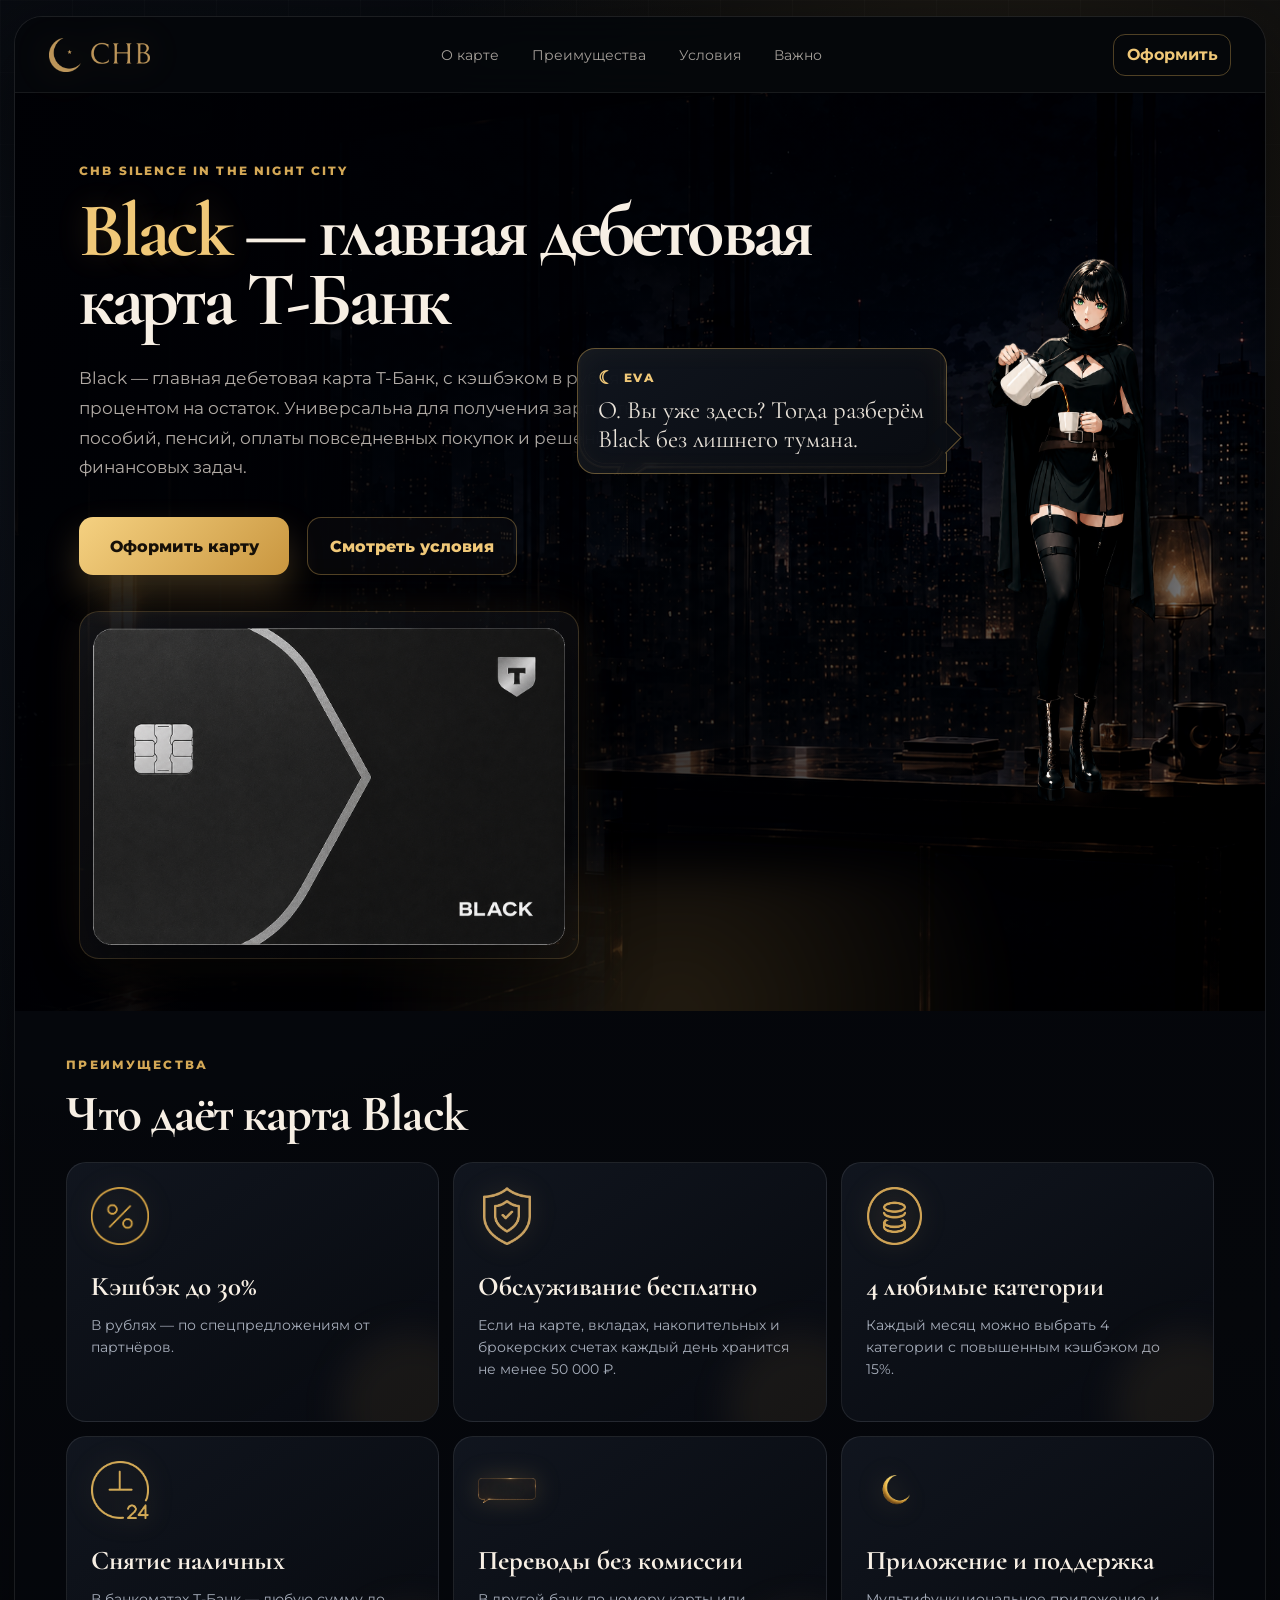
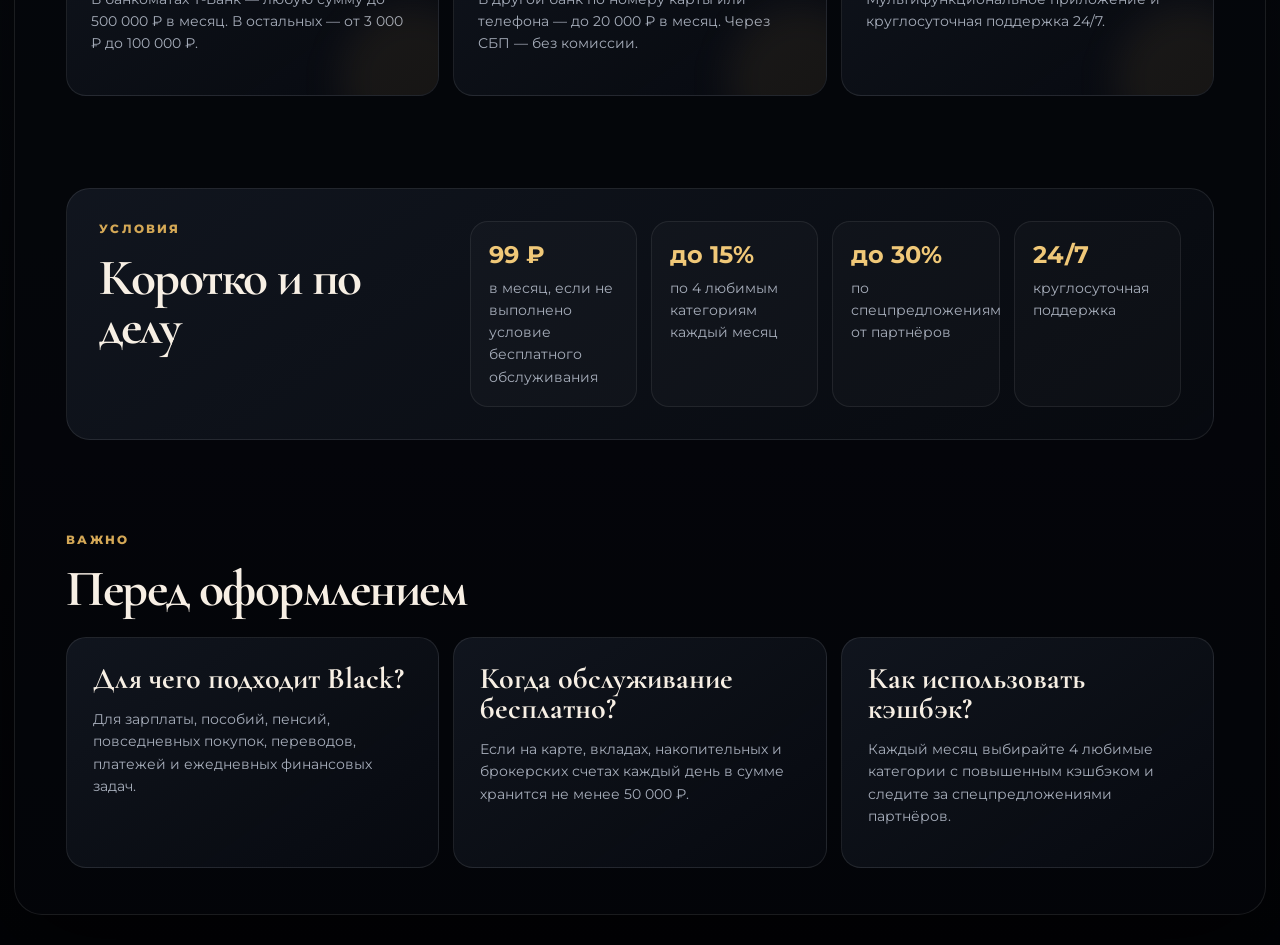
==== black/index.html @ 16c82c10 "page black card" ====
<!DOCTYPE html>
<html lang="ru">
<head>
  <meta charset="UTF-8" />
  <meta name="viewport" content="width=device-width, initial-scale=1.0" />
  <title>Black — главная дебетовая карта Т-Банк</title>
  <meta name="description" content="Black — главная дебетовая карта Т-Банк с кэшбэком в рублях, процентом на остаток, переводами без комиссии и поддержкой 24/7." />
  <meta name="robots" content="index, follow" />
  <link rel="icon" type="image/png" href="../favicon.png" />
  <link rel="stylesheet" href="styles.css" />
  <link rel="preconnect" href="https://fonts.googleapis.com">
  <link rel="preconnect" href="https://fonts.gstatic.com" crossorigin>
  <link href="https://fonts.googleapis.com/css2?family=Cormorant+Garamond:wght@500;600;700&family=Montserrat:wght@400;500;600;700;800&display=swap" rel="stylesheet">
</head>
<body>
  <main class="black-page">
    <header class="topbar">
      <a class="brand" href="../index.html" aria-label="CHB"><img src="../loogo.png" alt="CHB" /></a>
      <nav class="nav" aria-label="Навигация">
        <a href="#about">О карте</a><a href="#benefits">Преимущества</a><a href="#conditions">Условия</a><a href="#faq">Важно</a>
      </nav>
      <a class="top-action" href="#apply">Оформить</a>
    </header>

    <section class="hero" id="about">
      <div class="hero-bg"></div>
      <div class="hero-content">
        <p class="eyebrow">CHB silence in the night city</p>
        <h1><span>Black</span> — главная дебетовая карта Т-Банк</h1>
        <p class="lead">Black — главная дебетовая карта Т-Банк, с кэшбэком в рублях и процентом на остаток. Универсальна для получения зарплаты, пособий, пенсий, оплаты повседневных покупок и решения финансовых задач.</p>
        <div class="hero-actions" id="apply">
          <a class="btn btn-primary eva-react" href="https://www.tbank.ru/cards/debit-cards/tinkoff-black/" target="_blank" rel="noopener" data-dialogue="Оформление лучше начинать после условий. Деньги любят тишину и внимательность." data-speaker="Eva о заявке">Оформить карту</a>
          <a class="btn btn-secondary eva-react" href="#conditions" data-dialogue="Подробности — хорошая привычка. Особенно когда речь идёт о деньгах." data-speaker="Eva">Смотреть условия</a>
        </div>
        <div class="card-showcase eva-react" data-dialogue="Black — универсальная карта: повседневные траты, зарплата, пособия, пенсия и кэшбэк в рублях." data-speaker="Eva о Black"><img src="../index/black.png" alt="Дебетовая карта Black" /></div>
      </div>
      <aside class="eva-zone" aria-label="Ева — помощник страницы">
        <div class="bubble" id="bubble" aria-live="polite"><div class="bubble-speaker" id="bubbleSpeaker">Eva</div><p id="bubbleText">Я рядом. Посмотрим условия без тумана.</p></div>
        <img class="eva-sprite is-active" id="evaSprite" src="../sp/eva_standing_cup.png" alt="Ева — фирменный маскот CHB" />
      </aside>
    </section>

    <section class="benefits" id="benefits">
      <div class="section-head"><p class="eyebrow">Преимущества</p><h2>Что даёт карта Black</h2></div>
      <div class="benefit-grid">
        <article class="benefit-card eva-react" data-dialogue="Кэшбэк в рублях удобен тем, что это не баллы с загадочной судьбой." data-speaker="Eva о кэшбэке"><img src="../procent.png" alt="" /><h3>Кэшбэк до 30%</h3><p>В рублях — по спецпредложениям от партнёров.</p></article>
        <article class="benefit-card eva-react" data-dialogue="Бесплатное обслуживание есть, но не магическое. У него есть понятное условие." data-speaker="Eva об обслуживании"><img src="../guardian.png" alt="" /><h3>Обслуживание бесплатно</h3><p>Если на карте, вкладах, накопительных и брокерских счетах каждый день хранится не менее 50 000 ₽.</p></article>
        <article class="benefit-card eva-react" data-dialogue="Любимые категории стоит выбирать под реальные траты, а не под красивое название." data-speaker="Eva о категориях"><img src="../coins.png" alt="" /><h3>4 любимые категории</h3><p>Каждый месяц можно выбрать 4 категории с повышенным кэшбэком до 15%.</p></article>
        <article class="benefit-card eva-react" data-dialogue="Наличные иногда нужны. Важно заранее знать лимиты, чтобы не ловить комиссию." data-speaker="Eva о наличных"><img src="../watch.png" alt="" /><h3>Снятие наличных</h3><p>В банкоматах Т-Банк — любую сумму до 500 000 ₽ в месяц. В остальных — от 3 000 ₽ до 100 000 ₽.</p></article>
        <article class="benefit-card eva-react" data-dialogue="Переводы без комиссии — хорошо. Но лимиты всё равно стоит держать в голове." data-speaker="Eva о переводах"><img src="../dialogue.png" alt="" /><h3>Переводы без комиссии</h3><p>В другой банк по номеру карты или телефона — до 20 000 ₽ в месяц. Через СБП — без комиссии.</p></article>
        <article class="benefit-card eva-react" data-dialogue="Приложение — это центр управления картой: расходы, платежи, накопления и поддержка." data-speaker="Eva о приложении"><img src="../favicon.png" alt="" /><h3>Приложение и поддержка</h3><p>Мультифункциональное приложение и круглосуточная поддержка 24/7.</p></article>
      </div>
    </section>

    <section class="conditions" id="conditions">
      <div class="conditions-card eva-react" data-dialogue="Вот здесь главное: не только красивые плюсы, но и конкретные условия." data-speaker="Eva об условиях">
        <div><p class="eyebrow">Условия</p><h2>Коротко и по делу</h2></div>
        <div class="condition-list">
          <div><strong>99 ₽</strong><span>в месяц, если не выполнено условие бесплатного обслуживания</span></div>
          <div><strong>до 15%</strong><span>по 4 любимым категориям каждый месяц</span></div>
          <div><strong>до 30%</strong><span>по спецпредложениям от партнёров</span></div>
          <div><strong>24/7</strong><span>круглосуточная поддержка</span></div>
        </div>
      </div>
    </section>

    <section class="faq" id="faq">
      <div class="section-head"><p class="eyebrow">Важно</p><h2>Перед оформлением</h2></div>
      <div class="faq-grid">
        <article class="faq-item eva-react" data-dialogue="Если карта нужна под зарплату или пособия — Black подходит как базовый универсальный вариант." data-speaker="Eva"><h3>Для чего подходит Black?</h3><p>Для зарплаты, пособий, пенсий, повседневных покупок, переводов, платежей и ежедневных финансовых задач.</p></article>
        <article class="faq-item eva-react" data-dialogue="Главное — не забыть, что бесплатность зависит от условий. Это нормально, но это надо помнить." data-speaker="Eva"><h3>Когда обслуживание бесплатно?</h3><p>Если на карте, вкладах, накопительных и брокерских счетах каждый день в сумме хранится не менее 50 000 ₽.</p></article>
        <article class="faq-item eva-react" data-dialogue="Кэшбэк хорош тогда, когда совпадает с твоими реальными тратами." data-speaker="Eva"><h3>Как использовать кэшбэк?</h3><p>Каждый месяц выбирайте 4 любимые категории с повышенным кэшбэком и следите за спецпредложениями партнёров.</p></article>
      </div>
    </section>
  </main>
  <script src="script.js" defer></script>
</body>
</html>
---- black/styles.css ----
:root{--bg:#05070b;--panel:rgba(10,14,22,.82);--border:rgba(255,255,255,.09);--border-gold:rgba(212,168,86,.36);--gold:#d4a856;--gold-soft:#f0c878;--text:#f7efe4;--muted:#a6adba}*{box-sizing:border-box}html{scroll-behavior:smooth;overflow-x:hidden}body{margin:0;min-height:100vh;font-family:Montserrat,sans-serif;color:var(--text);background:radial-gradient(circle at 78% 10%,rgba(212,168,86,.16),transparent 25%),radial-gradient(circle at 12% 18%,rgba(64,84,118,.17),transparent 30%),linear-gradient(180deg,#05070b 0%,#070a10 52%,#020306 100%);overflow-x:hidden}body:before{content:"";position:fixed;inset:0;pointer-events:none;background:linear-gradient(90deg,rgba(255,255,255,.018) 1px,transparent 1px),linear-gradient(rgba(255,255,255,.014) 1px,transparent 1px);background-size:72px 72px;mask-image:linear-gradient(to bottom,black,transparent 84%)}img{max-width:100%;height:auto}a{color:inherit;text-decoration:none}.black-page{width:min(1540px,calc(100vw - 28px));margin:16px auto 30px;border:1px solid var(--border);border-radius:28px;background:rgba(5,7,11,.7);box-shadow:0 28px 90px rgba(0,0,0,.64);overflow:hidden;position:relative}.topbar{position:sticky;top:0;z-index:50;height:76px;display:grid;grid-template-columns:auto minmax(0,1fr) auto;align-items:center;gap:24px;padding:0 34px;background:rgba(5,7,11,.88);border-bottom:1px solid rgba(255,255,255,.075);backdrop-filter:blur(16px)}.brand img{display:block;height:34px;width:auto;filter:drop-shadow(0 0 18px rgba(212,168,86,.22))}.nav{display:flex;justify-content:center;gap:clamp(18px,2.6vw,48px);color:rgba(247,239,228,.66);font-size:14px}.nav a{transition:color .22s ease,text-shadow .22s ease}.nav a:hover{color:var(--gold-soft);text-shadow:0 0 18px rgba(212,168,86,.22)}.top-action{min-width:118px;height:42px;display:inline-flex;align-items:center;justify-content:center;border:1px solid var(--border-gold);border-radius:12px;color:var(--gold-soft);font-weight:700;transition:background .22s ease,transform .22s ease}.top-action:hover{background:rgba(212,168,86,.14);transform:translateY(-1px)}.hero{position:relative;min-height:720px;display:grid;grid-template-columns:minmax(0,.95fr) minmax(340px,.9fr);gap:clamp(24px,4vw,70px);padding:70px clamp(28px,5vw,70px) 52px;overflow:hidden}.hero-bg{position:absolute;inset:0;z-index:0;background:linear-gradient(90deg,rgba(5,7,11,.96) 0%,rgba(5,7,11,.84) 42%,rgba(5,7,11,.46) 100%),url("../bg.png") right center/cover no-repeat;filter:saturate(.92) contrast(1.05)}.hero:after{content:"";position:absolute;inset:auto 10% -140px 16%;height:280px;background:radial-gradient(circle,rgba(212,168,86,.16),transparent 68%);filter:blur(20px);pointer-events:none}.hero-content,.eva-zone{position:relative;z-index:2}.eyebrow{margin:0 0 18px;color:var(--gold);letter-spacing:.18em;text-transform:uppercase;font-size:12px;font-weight:800}h1,h2,h3{margin:0}h1{max-width:740px;font-family:"Cormorant Garamond",serif;font-size:clamp(58px,6vw,98px);font-weight:700;line-height:.9;letter-spacing:-.05em}h1 span{color:var(--gold-soft);text-shadow:0 0 30px rgba(212,168,86,.18)}.lead{max-width:610px;margin:30px 0 34px;color:rgba(247,239,228,.72);font-size:17px;line-height:1.75}.hero-actions{display:flex;flex-wrap:wrap;gap:18px;margin-bottom:36px}.btn{min-width:210px;height:58px;border-radius:14px;display:inline-flex;align-items:center;justify-content:center;font-weight:800;transition:transform .28s cubic-bezier(.2,.8,.2,1),box-shadow .28s ease,background .28s ease}.btn-primary{color:#161008;background:linear-gradient(135deg,#f5d181 0%,#c9963f 100%);box-shadow:0 18px 34px rgba(212,168,86,.25)}.btn-secondary{color:var(--gold-soft);border:1px solid var(--border-gold);background:rgba(255,255,255,.025)}.btn:hover{transform:translateY(-3px)}.btn-primary:hover{box-shadow:0 24px 46px rgba(212,168,86,.34)}.btn-secondary:hover{background:rgba(212,168,86,.11)}.card-showcase{width:min(500px,100%);padding:13px;border:1px solid rgba(212,168,86,.22);border-radius:20px;background:linear-gradient(145deg,rgba(255,255,255,.075),rgba(255,255,255,.016));box-shadow:0 26px 70px rgba(0,0,0,.48),0 0 50px rgba(212,168,86,.1);cursor:pointer}.card-showcase img{display:block;width:100%;border-radius:15px;filter:drop-shadow(0 22px 30px rgba(0,0,0,.46))}.eva-zone{align-self:stretch;min-height:620px}.eva-sprite{position:absolute;right:8%;bottom:-60px;z-index:3;width:min(470px,38vw);max-height:760px;object-fit:contain;object-position:bottom center;filter:drop-shadow(0 30px 32px rgba(0,0,0,.75));opacity:0;transform:translateY(12px) scale(.985);transition:opacity .5s ease,transform .5s cubic-bezier(.2,.8,.2,1)}.eva-sprite.is-active{opacity:1;transform:translateY(0) scale(1)}.bubble{position:absolute;top:68px;right:42%;z-index:8;width:min(390px,36vw);padding:18px 20px 19px;border:1px solid rgba(212,168,86,.44);border-radius:18px 18px 4px 18px;background:linear-gradient(145deg,rgba(16,21,30,.96),rgba(8,11,17,.92)),url("../dialogue.png") center/cover no-repeat;box-shadow:0 18px 46px rgba(0,0,0,.52),inset 0 0 28px rgba(212,168,86,.05);opacity:0;visibility:hidden;transform:translateY(12px) scale(.98);transition:opacity .28s ease,transform .28s ease,visibility .28s ease}.bubble.is-visible{opacity:1;visibility:visible;transform:translateY(0) scale(1)}.bubble:after{content:"";position:absolute;right:-11px;bottom:24px;width:22px;height:22px;transform:rotate(-45deg);background:rgba(10,13,19,.96);border-right:1px solid rgba(212,168,86,.44);border-bottom:1px solid rgba(212,168,86,.44)}.bubble-speaker{display:flex;align-items:center;gap:8px;margin-bottom:7px;color:var(--gold-soft);font-size:12px;font-weight:800;letter-spacing:.13em;text-transform:uppercase}.bubble-speaker:before{content:"☾";font-size:18px}.bubble p{margin:0;font-family:"Cormorant Garamond",serif;font-size:25px;line-height:1.17;color:rgba(247,239,228,.94)}.benefits,.conditions,.faq{position:relative;z-index:3;padding:46px clamp(20px,4vw,58px)}.section-head{margin-bottom:24px}.section-head h2,.conditions-card h2{font-family:"Cormorant Garamond",serif;font-size:clamp(38px,4vw,58px);line-height:.95;letter-spacing:-.03em}.benefit-grid{display:grid;grid-template-columns:repeat(6,minmax(0,1fr));gap:14px}.benefit-card{min-height:260px;padding:24px;border:1px solid var(--border);border-radius:20px;background:linear-gradient(145deg,rgba(18,23,33,.92),rgba(8,11,17,.84));cursor:pointer;overflow:hidden;position:relative;transition:transform .32s cubic-bezier(.2,.8,.2,1),border-color .32s ease,background .32s ease}.benefit-card:hover,.faq-item:hover,.conditions-card:hover{transform:translateY(-4px);border-color:rgba(212,168,86,.4);background:linear-gradient(145deg,rgba(22,28,39,.96),rgba(8,11,17,.9))}.benefit-card:after{content:"";position:absolute;right:-50px;bottom:-60px;width:150px;height:150px;border-radius:50%;background:rgba(212,168,86,.08);filter:blur(18px)}.benefit-card img{width:58px;height:58px;object-fit:contain;margin-bottom:24px;filter:drop-shadow(0 0 12px rgba(212,168,86,.28))}.benefit-card h3{font-family:"Cormorant Garamond",serif;font-size:27px;line-height:1;margin-bottom:12px}.benefit-card p,.faq-item p,.condition-list span{color:var(--muted);font-size:14px;line-height:1.58}.conditions-card{display:grid;grid-template-columns:minmax(240px,.65fr) minmax(0,1.35fr);gap:28px;align-items:start;padding:32px;border:1px solid var(--border);border-radius:24px;background:linear-gradient(145deg,rgba(18,23,33,.92),rgba(8,11,17,.86));transition:transform .32s cubic-bezier(.2,.8,.2,1),border-color .32s ease,background .32s ease;cursor:pointer}.condition-list{display:grid;grid-template-columns:repeat(4,minmax(0,1fr));gap:14px}.condition-list div{padding:18px;border:1px solid rgba(255,255,255,.075);border-radius:18px;background:rgba(255,255,255,.025)}.condition-list strong{display:block;margin-bottom:8px;color:var(--gold-soft);font-size:24px}.faq-grid{display:grid;grid-template-columns:repeat(3,minmax(0,1fr));gap:14px}.faq-item{padding:26px;border:1px solid var(--border);border-radius:20px;background:linear-gradient(145deg,rgba(18,23,33,.9),rgba(8,11,17,.84));transition:transform .32s cubic-bezier(.2,.8,.2,1),border-color .32s ease,background .32s ease;cursor:pointer}.faq-item h3{font-family:"Cormorant Garamond",serif;font-size:30px;line-height:1;margin-bottom:12px}@media(max-width:1320px){.benefit-grid{grid-template-columns:repeat(3,minmax(0,1fr))}.hero{grid-template-columns:minmax(0,1fr) minmax(310px,.8fr)}.eva-sprite{width:min(410px,36vw)}}@media(max-width:980px){.black-page{width:100%;margin:0;border-radius:0;border-left:0;border-right:0}.topbar{grid-template-columns:auto minmax(0,1fr);padding:16px 20px;height:auto}.nav{display:none}.top-action{justify-self:end}.hero{grid-template-columns:1fr;padding:46px 22px 38px}.hero-bg{background:linear-gradient(180deg,rgba(5,7,11,.94) 0%,rgba(5,7,11,.84) 52%,rgba(5,7,11,.62) 100%),url("../bg.png") center/cover no-repeat}.eva-zone{min-height:560px}.eva-sprite{left:50%;right:auto;bottom:-40px;width:min(390px,80vw);transform:translateX(-50%) translateY(12px) scale(.985)}.eva-sprite.is-active{transform:translateX(-50%) translateY(0) scale(1)}.bubble{top:0;left:50%;right:auto;width:min(370px,calc(100vw - 52px));transform:translateX(-50%) translateY(12px) scale(.98)}.bubble.is-visible{transform:translateX(-50%) translateY(0) scale(1)}.bubble:after{right:50%;bottom:-12px;transform:translateX(50%) rotate(45deg)}.benefit-grid,.faq-grid,.condition-list{grid-template-columns:1fr}.conditions-card{grid-template-columns:1fr}}@media(max-width:560px){body{padding-bottom:120px}h1{font-size:clamp(44px,14vw,58px)}.lead{font-size:15px}.hero-actions{flex-direction:column}.btn{width:100%}.benefits,.conditions,.faq{padding:34px 16px}.benefit-card{min-height:auto}.eva-zone{position:fixed;right:10px;bottom:10px;z-index:999;width:150px;height:270px;min-height:0;pointer-events:auto}.eva-sprite{left:50%;bottom:0;width:145px;max-height:260px;cursor:pointer;transform:translateX(-50%) translateY(10px) scale(.985)}.eva-sprite.is-active{transform:translateX(-50%) translateY(0) scale(1)}.bubble{left:auto;right:138px;top:auto;bottom:132px;width:min(250px,calc(100vw - 180px));min-width:190px;padding:13px 15px;transform:translateY(10px) scale(.98)}.bubble.is-visible{transform:translateY(0) scale(1)}.bubble:after{right:-11px;left:auto;bottom:22px;transform:rotate(-45deg)}.bubble p{font-size:18px}}


/* ===== Eva follows scroll: desktop + tablet floating mode ===== */
@media (min-width: 561px) {
  .eva-zone {
    position: fixed;
    right: clamp(18px, 4vw, 64px);
    bottom: clamp(18px, 4vh, 42px);
    z-index: 999;
    width: clamp(250px, 24vw, 430px);
    height: min(74vh, 690px);
    min-height: 0;
    pointer-events: none;
    contain: none;
  }

  .eva-sprite {
    position: absolute;
    right: 0;
    bottom: 0;
    width: clamp(230px, 24vw, 430px);
    max-height: min(72vh, 690px);
    pointer-events: auto;
    cursor: pointer;
  }

  .eva-sprite.is-active {
    transform: translateY(0) scale(1);
  }

  .bubble {
    position: absolute;
    right: min(330px, 22vw);
    top: auto;
    bottom: min(390px, 44vh);
    width: min(370px, 34vw);
    pointer-events: none;
  }

  .bubble.is-visible {
    transform: translateY(0) scale(1);
  }

  .hero {
    grid-template-columns: minmax(0, 1fr);
  }

  .hero-content {
    max-width: 820px;
  }

  .card-showcase {
    max-width: 500px;
  }
}

@media (min-width: 561px) and (max-width: 1180px) {
  .eva-zone {
    right: 18px;
    bottom: 18px;
    width: 260px;
    height: 430px;
  }

  .eva-sprite {
    left: auto;
    right: 0;
    bottom: 0;
    width: 250px;
    max-height: 420px;
    transform: translateY(12px) scale(.985);
  }

  .eva-sprite.is-active {
    transform: translateY(0) scale(1);
  }

  .bubble {
    left: auto;
    right: 230px;
    top: auto;
    bottom: 250px;
    width: min(320px, calc(100vw - 310px));
    min-width: 240px;
    transform: translateY(12px) scale(.98);
  }

  .bubble.is-visible {
    transform: translateY(0) scale(1);
  }

  .bubble::after {
    right: -11px;
    left: auto;
    bottom: 24px;
    transform: rotate(-45deg);
  }
}
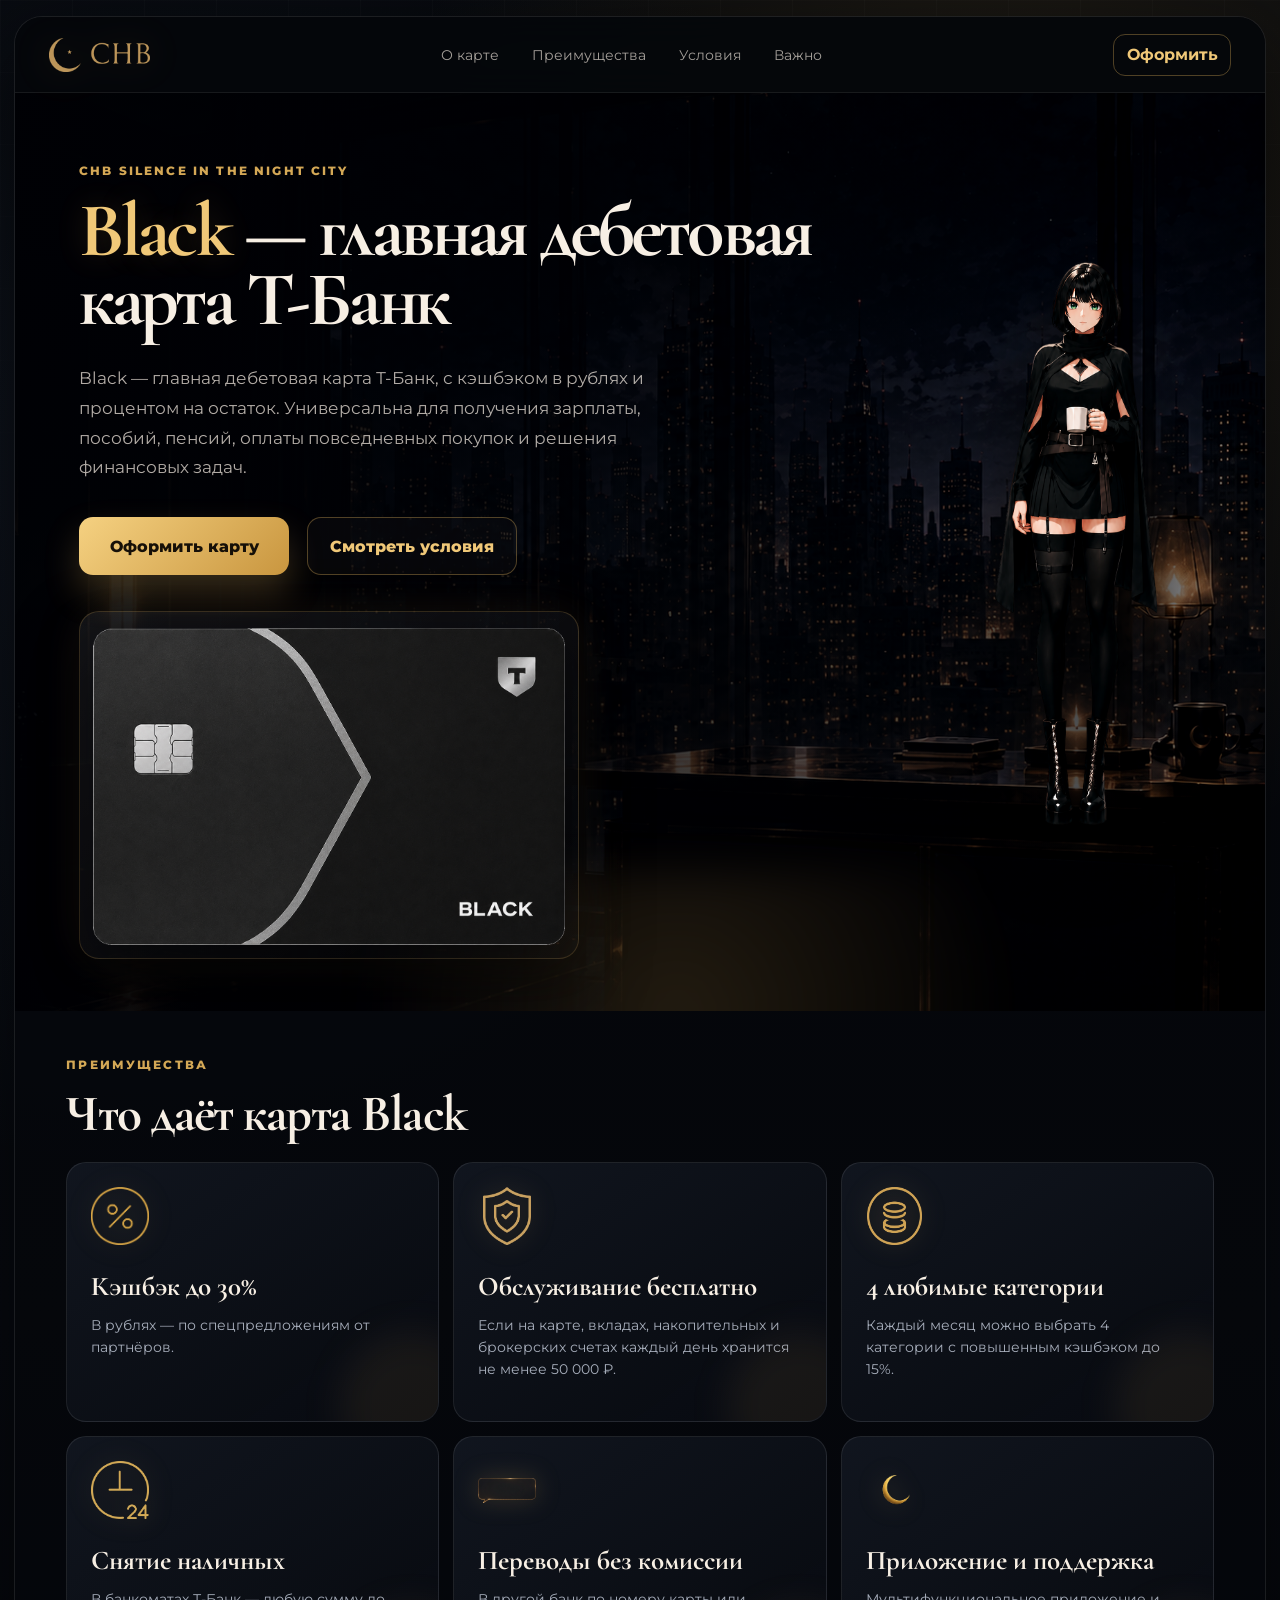
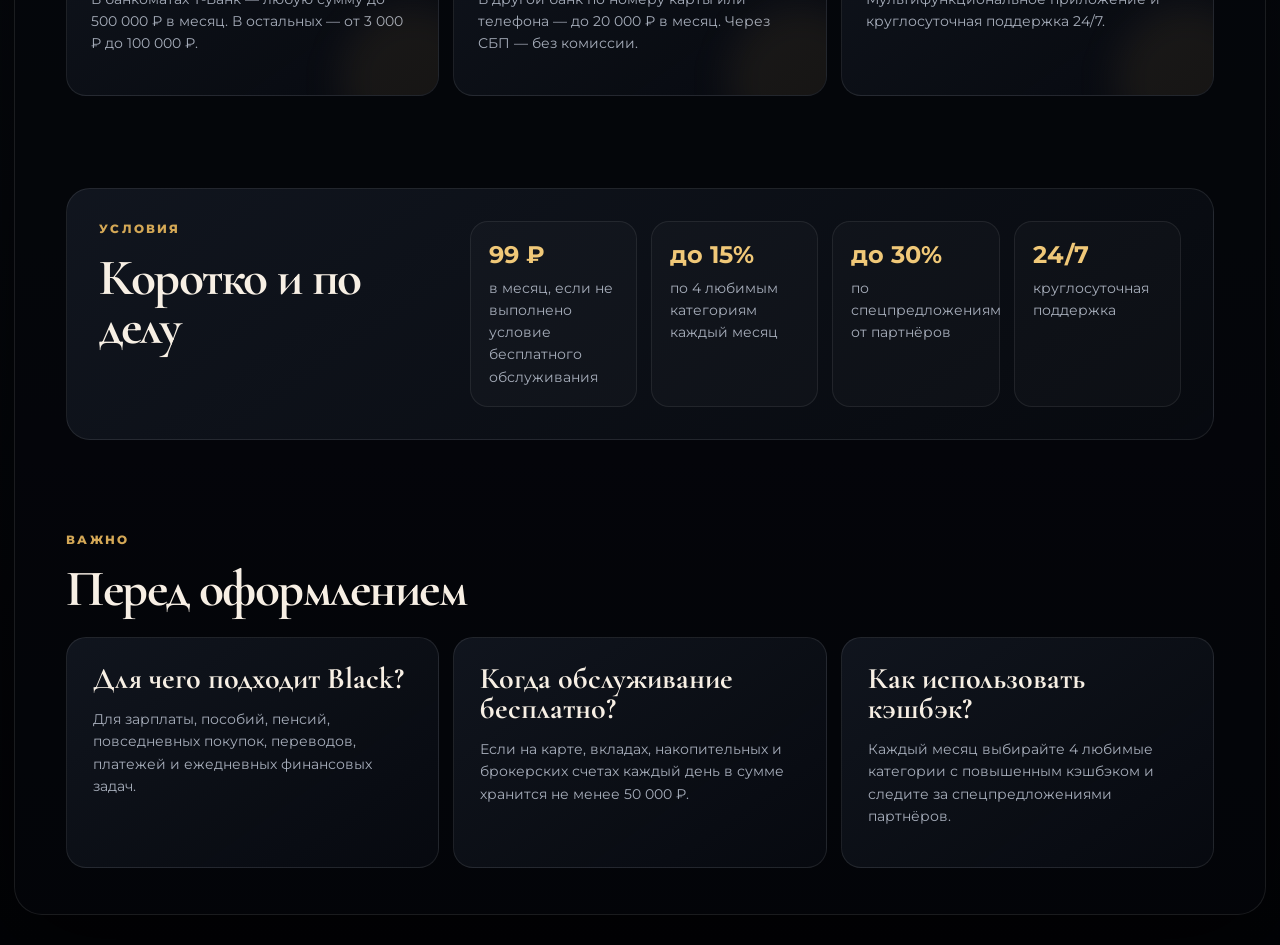
==== commit fc392daf: "black_added_metrika" ====
--- a/black/index.html
+++ b/black/index.html
@@ -29,7 +29,13 @@
         <h1><span>Black</span> — главная дебетовая карта Т-Банк</h1>
         <p class="lead">Black — главная дебетовая карта Т-Банк, с кэшбэком в рублях и процентом на остаток. Универсальна для получения зарплаты, пособий, пенсий, оплаты повседневных покупок и решения финансовых задач.</p>
         <div class="hero-actions" id="apply">
-          <a class="btn btn-primary eva-react" href="https://www.tbank.ru/cards/debit-cards/tinkoff-black/" target="_blank" rel="noopener" data-dialogue="Оформление лучше начинать после условий. Деньги любят тишину и внимательность." data-speaker="Eva о заявке">Оформить карту</a>
+        <a class="btn btn-primary eva-react"
+           href="https://functions.yandexcloud.net/d4e276h8f7o7tvr8akvj?token=Senri20Akane16&client_id=CLIENT_ID&status=approved&target=cpa_approved&price=0&currency=RUB"
+           data-function-link="true"
+           data-dialogue="Оформление лучше начинать после условий. Деньги любят тишину и внимательность."
+           data-speaker="Eva о заявке">
+          Оформить карту
+        </a>
           <a class="btn btn-secondary eva-react" href="#conditions" data-dialogue="Подробности — хорошая привычка. Особенно когда речь идёт о деньгах." data-speaker="Eva">Смотреть условия</a>
         </div>
         <div class="card-showcase eva-react" data-dialogue="Black — универсальная карта: повседневные траты, зарплата, пособия, пенсия и кэшбэк в рублях." data-speaker="Eva о Black"><img src="../index/black.png" alt="Дебетовая карта Black" /></div>
@@ -74,5 +80,29 @@
     </section>
   </main>
   <script src="script.js" defer></script>
+<!-- Yandex.Metrika counter -->
+<script type="text/javascript">
+  (function(m,e,t,r,i,k,a){
+    m[i]=m[i]||function(){(m[i].a=m[i].a||[]).push(arguments)};
+    m[i].l=1*new Date();
+    for (var j = 0; j < document.scripts.length; j++) {
+      if (document.scripts[j].src === r) return;
+    }
+    k=e.createElement(t),a=e.getElementsByTagName(t)[0],k.async=1,k.src=r,a.parentNode.insertBefore(k,a)
+  })(window, document,'script','https://mc.yandex.ru/metrika/tag.js?id=104029197', 'ym');
+
+  ym(104029197, 'init', {
+    ssr:true,
+    webvisor:true,
+    clickmap:true,
+    referrer: document.referrer,
+    url: location.href,
+    accurateTrackBounce:true,
+    trackLinks:true
+  });
+</script>
+<noscript>
+  <div><img src="https://mc.yandex.ru/watch/104029197" style="position:absolute; left:-9999px;" alt="" /></div>
+</noscript>
 </body>
 </html>
